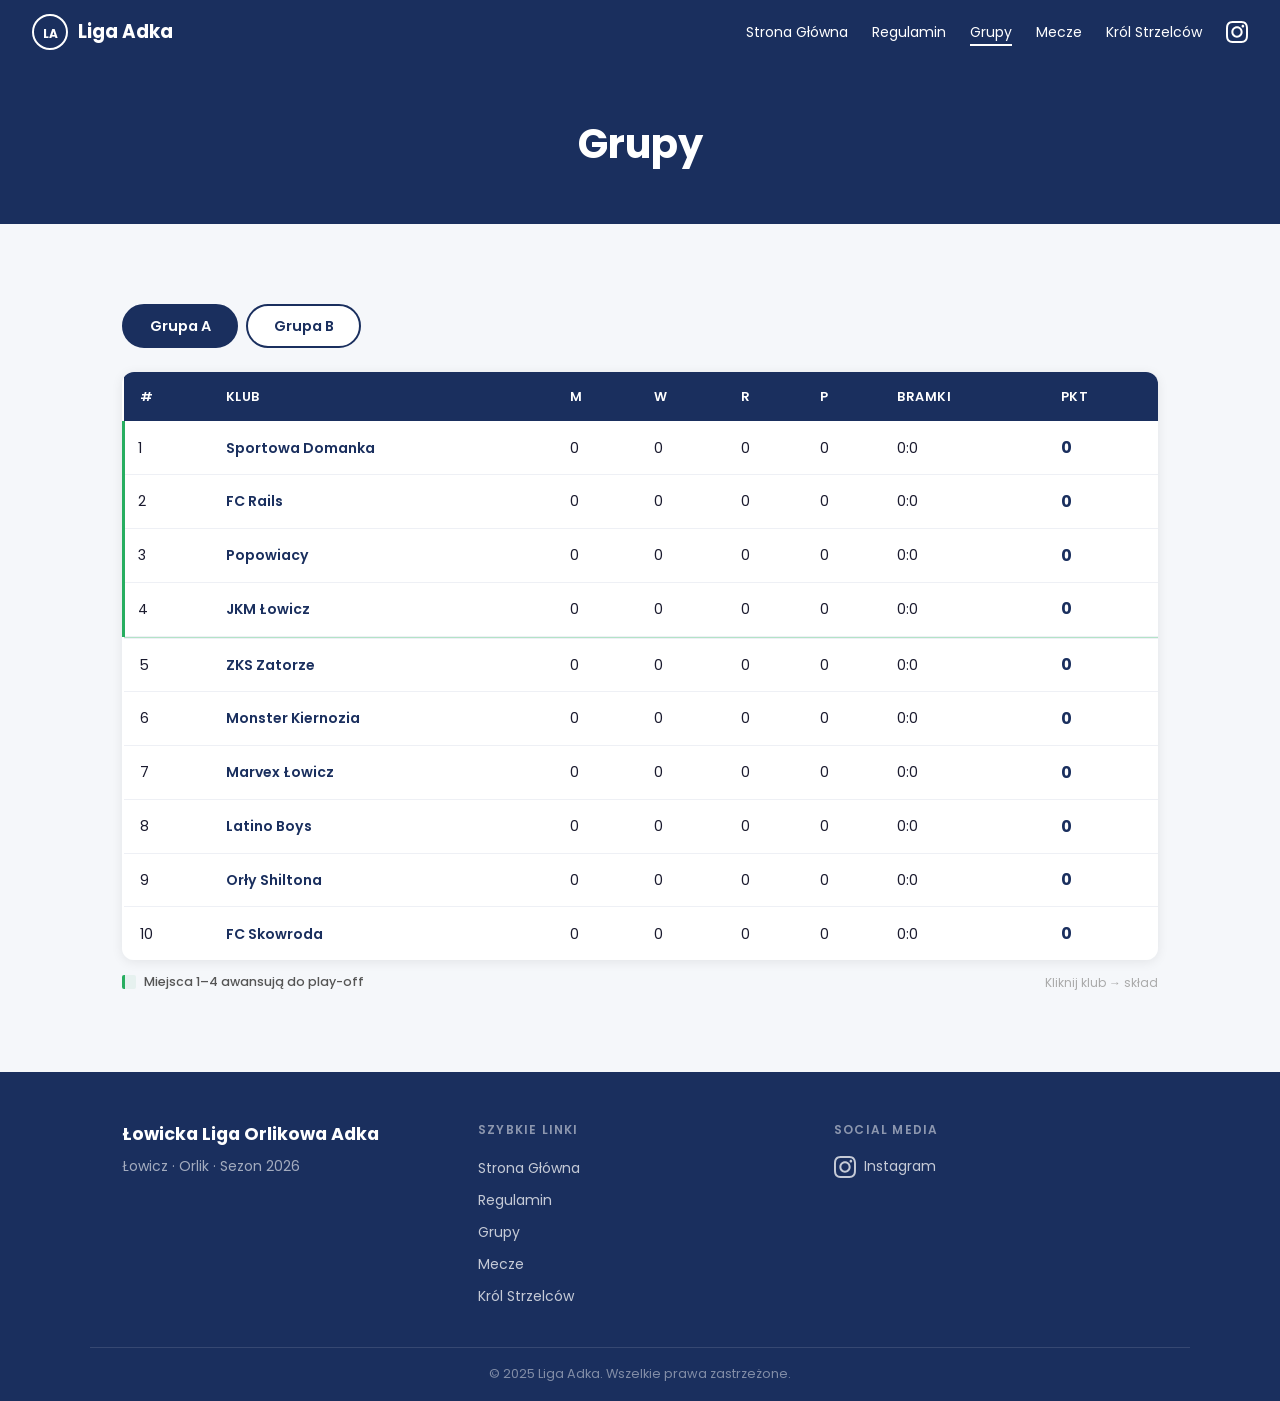
==== grupy.html @ f75d4519 "Pierwsza wersja strony Łowickiej Ligi Orlikowej Adka Co-Authored-By: Claude Sonnet 4.6 <noreply@anth" ====
<!DOCTYPE html>
<html lang="pl">
<head>
  <meta charset="UTF-8" />
  <meta name="viewport" content="width=device-width, initial-scale=1.0" />
  <title>Grupy – Łowicka Liga Orlikowa Adka</title>
  <meta name="description" content="Tabele ligowe Grupy A i Grupy B – Łowicka Liga Orlikowa Adka." />
  <link rel="preconnect" href="https://fonts.googleapis.com" />
  <link rel="preconnect" href="https://fonts.gstatic.com" crossorigin />
  <link href="https://fonts.googleapis.com/css2?family=Poppins:wght@300;400;600;700&display=swap" rel="stylesheet" />
  <link rel="stylesheet" href="style.css" />
</head>
<body>

<!-- ======== HEADER ======== -->
<header>
  <a href="index.html" class="header-logo">
    <svg width="36" height="36" viewBox="0 0 36 36" fill="none" aria-hidden="true">
      <circle cx="18" cy="18" r="17" stroke="white" stroke-width="2"/>
      <text x="18" y="24" text-anchor="middle" fill="white" font-family="Poppins,sans-serif" font-size="12" font-weight="700">LA</text>
    </svg>
    Liga Adka
  </a>
  <nav aria-label="Główna nawigacja">
    <a href="index.html">Strona Główna</a>
    <a href="regulamin.html">Regulamin</a>
    <a href="grupy.html">Grupy</a>
    <a href="mecze.html">Mecze</a>
    <a href="krol-strzelcow.html">Król Strzelców</a>
    <a href="#" class="instagram-link" aria-label="Instagram">
      <svg viewBox="0 0 24 24" aria-hidden="true"><path d="M12 2.163c3.204 0 3.584.012 4.85.07 3.252.148 4.771 1.691 4.919 4.919.058 1.265.069 1.645.069 4.849 0 3.205-.012 3.584-.069 4.849-.149 3.225-1.664 4.771-4.919 4.919-1.266.058-1.644.07-4.85.07-3.204 0-3.584-.012-4.849-.07-3.26-.149-4.771-1.699-4.919-4.92-.058-1.265-.07-1.644-.07-4.849 0-3.204.013-3.583.07-4.849.149-3.227 1.664-4.771 4.919-4.919 1.266-.057 1.645-.069 4.849-.069zm0-2.163c-3.259 0-3.667.014-4.947.072-4.358.2-6.78 2.618-6.98 6.98-.059 1.281-.073 1.689-.073 4.948 0 3.259.014 3.668.072 4.948.2 4.358 2.618 6.78 6.98 6.98 1.281.058 1.689.072 4.948.072 3.259 0 3.668-.014 4.948-.072 4.354-.2 6.782-2.618 6.979-6.98.059-1.28.073-1.689.073-4.948 0-3.259-.014-3.667-.072-4.947-.196-4.354-2.617-6.78-6.979-6.98-1.281-.059-1.69-.073-4.949-.073zm0 5.838c-3.403 0-6.162 2.759-6.162 6.162s2.759 6.163 6.162 6.163 6.162-2.759 6.162-6.163c0-3.403-2.759-6.162-6.162-6.162zm0 10.162c-2.209 0-4-1.79-4-4 0-2.209 1.791-4 4-4s4 1.791 4 4c0 2.21-1.791 4-4 4zm6.406-11.845c-.796 0-1.441.645-1.441 1.44s.645 1.44 1.441 1.44c.795 0 1.439-.645 1.439-1.44s-.644-1.44-1.439-1.44z"/></svg>
    </a>
  </nav>
  <button class="hamburger" aria-label="Otwórz menu" aria-expanded="false">
    <span></span><span></span><span></span>
  </button>
</header>

<div class="nav-overlay" aria-hidden="true"></div>
<nav class="mobile-nav" aria-label="Menu mobilne">
  <a href="index.html">Strona Główna</a>
  <a href="regulamin.html">Regulamin</a>
  <a href="grupy.html">Grupy</a>
  <a href="mecze.html">Mecze</a>
  <a href="krol-strzelcow.html">Król Strzelców</a>
  <a href="#" class="instagram-link" aria-label="Instagram">
    <svg viewBox="0 0 24 24" aria-hidden="true"><path d="M12 2.163c3.204 0 3.584.012 4.85.07 3.252.148 4.771 1.691 4.919 4.919.058 1.265.069 1.645.069 4.849 0 3.205-.012 3.584-.069 4.849-.149 3.225-1.664 4.771-4.919 4.919-1.266.058-1.644.07-4.85.07-3.204 0-3.584-.012-4.849-.07-3.26-.149-4.771-1.699-4.919-4.92-.058-1.265-.07-1.644-.07-4.849 0-3.204.013-3.583.07-4.849.149-3.227 1.664-4.771 4.919-4.919 1.266-.057 1.645-.069 4.849-.069zm0-2.163c-3.259 0-3.667.014-4.947.072-4.358.2-6.78 2.618-6.98 6.98-.059 1.281-.073 1.689-.073 4.948 0 3.259.014 3.668.072 4.948.2 4.358 2.618 6.78 6.98 6.98 1.281.058 1.689.072 4.948.072 3.259 0 3.668-.014 4.948-.072 4.354-.2 6.782-2.618 6.979-6.98.059-1.28.073-1.689.073-4.948 0-3.259-.014-3.667-.072-4.947-.196-4.354-2.617-6.78-6.979-6.98-1.281-.059-1.69-.073-4.949-.073zm0 5.838c-3.403 0-6.162 2.759-6.162 6.162s2.759 6.163 6.162 6.163 6.162-2.759 6.162-6.163c0-3.403-2.759-6.162-6.162-6.162zm0 10.162c-2.209 0-4-1.79-4-4 0-2.209 1.791-4 4-4s4 1.791 4 4c0 2.21-1.791 4-4 4zm6.406-11.845c-.796 0-1.441.645-1.441 1.44s.645 1.44 1.441 1.44c.795 0 1.439-.645 1.439-1.44s-.644-1.44-1.439-1.44z"/></svg>
    Instagram
  </a>
</nav>

<!-- ======== MAIN ======== -->
<main>

  <div class="page-header">
    <h1>Grupy</h1>
  </div>

  <section>
    <div class="container">

      <div class="tabs-wrapper fade-up">
        <div class="tabs" role="tablist">
          <button class="tab-btn active" data-tab="A" role="tab" aria-selected="true" aria-controls="panel-a">Grupa A</button>
          <button class="tab-btn" data-tab="B" role="tab" aria-selected="false" aria-controls="panel-b">Grupa B</button>
        </div>

        <div class="tab-panel active" id="panel-a" data-panel="A" role="tabpanel">
          <div id="tabela-a">
            <div class="spinner-wrap"><div class="spinner"></div></div>
          </div>
        </div>

        <div class="tab-panel" id="panel-b" data-panel="B" role="tabpanel">
          <div id="tabela-b">
            <div class="spinner-wrap"><div class="spinner"></div></div>
          </div>
        </div>
      </div>

    </div>
  </section>

</main>

<!-- ======== FOOTER ======== -->
<footer>
  <div class="footer-inner">
    <div class="footer-brand">
      <strong>Łowicka Liga Orlikowa Adka</strong>
      <p>Łowicz · Orlik · Sezon 2026</p>
    </div>
    <div class="footer-links">
      <h4>Szybkie linki</h4>
      <ul>
        <li><a href="index.html">Strona Główna</a></li>
        <li><a href="regulamin.html">Regulamin</a></li>
        <li><a href="grupy.html">Grupy</a></li>
        <li><a href="mecze.html">Mecze</a></li>
        <li><a href="krol-strzelcow.html">Król Strzelców</a></li>
      </ul>
    </div>
    <div class="footer-social">
      <h4>Social Media</h4>
      <a href="#" aria-label="Profil Instagram Ligi Adka">
        <svg viewBox="0 0 24 24" aria-hidden="true"><path d="M12 2.163c3.204 0 3.584.012 4.85.07 3.252.148 4.771 1.691 4.919 4.919.058 1.265.069 1.645.069 4.849 0 3.205-.012 3.584-.069 4.849-.149 3.225-1.664 4.771-4.919 4.919-1.266.058-1.644.07-4.85.07-3.204 0-3.584-.012-4.849-.07-3.26-.149-4.771-1.699-4.919-4.92-.058-1.265-.07-1.644-.07-4.849 0-3.204.013-3.583.07-4.849.149-3.227 1.664-4.771 4.919-4.919 1.266-.057 1.645-.069 4.849-.069zm0-2.163c-3.259 0-3.667.014-4.947.072-4.358.2-6.78 2.618-6.98 6.98-.059 1.281-.073 1.689-.073 4.948 0 3.259.014 3.668.072 4.948.2 4.358 2.618 6.78 6.98 6.98 1.281.058 1.689.072 4.948.072 3.259 0 3.668-.014 4.948-.072 4.354-.2 6.782-2.618 6.979-6.98.059-1.28.073-1.689.073-4.948 0-3.259-.014-3.667-.072-4.947-.196-4.354-2.617-6.78-6.979-6.98-1.281-.059-1.69-.073-4.949-.073zm0 5.838c-3.403 0-6.162 2.759-6.162 6.162s2.759 6.163 6.162 6.163 6.162-2.759 6.162-6.163c0-3.403-2.759-6.162-6.162-6.162zm0 10.162c-2.209 0-4-1.79-4-4 0-2.209 1.791-4 4-4s4 1.791 4 4c0 2.21-1.791 4-4 4zm6.406-11.845c-.796 0-1.441.645-1.441 1.44s.645 1.44 1.441 1.44c.795 0 1.439-.645 1.439-1.44s-.644-1.44-1.439-1.44z"/></svg>
        Instagram
      </a>
    </div>
  </div>
  <div class="footer-bottom">
    <p>© 2025 Liga Adka. Wszelkie prawa zastrzeżone.</p>
  </div>
</footer>

<script src="script.js"></script>
</body>
</html>
---- style.css ----
@import url('https://fonts.googleapis.com/css2?family=Poppins:wght@300;400;600;700&display=swap');

*, *::before, *::after {
  box-sizing: border-box;
  margin: 0;
  padding: 0;
}

:root {
  --primary: #1a2f5e;
  --white: #ffffff;
  --bg: #f5f7fa;
  --text: #1a1a2e;
  --card-shadow: 0 2px 12px rgba(0,0,0,0.08);
  --radius: 12px;
  --transition: 0.3s ease;
}

html { scroll-behavior: smooth; }

body {
  font-family: 'Poppins', sans-serif;
  background: var(--bg);
  color: var(--text);
  line-height: 1.6;
  min-height: 100vh;
  display: flex;
  flex-direction: column;
}

main { flex: 1; }

/* ======== HEADER ======== */
header {
  position: sticky;
  top: 0;
  z-index: 1000;
  background: var(--primary);
  padding: 0 2rem;
  height: 64px;
  display: flex;
  align-items: center;
  justify-content: space-between;
}

.header-logo {
  color: var(--white);
  font-weight: 700;
  font-size: 1.15rem;
  text-decoration: none;
  display: flex;
  align-items: center;
  gap: 0.6rem;
  flex-shrink: 0;
}

.header-logo svg { width: 36px; height: 36px; }

header > nav {
  display: flex;
  align-items: center;
  gap: 1.5rem;
}

header > nav a {
  color: var(--white);
  text-decoration: none;
  font-weight: 400;
  font-size: 0.875rem;
  position: relative;
  transition: opacity var(--transition);
  white-space: nowrap;
}

header > nav a::after {
  content: '';
  position: absolute;
  bottom: -3px;
  left: 0;
  width: 0;
  height: 2px;
  background: var(--white);
  transition: width var(--transition);
}

header > nav a:hover::after,
header > nav a.active::after { width: 100%; }

header > nav a.instagram-link { display: flex; align-items: center; }
header > nav a.instagram-link svg { width: 22px; height: 22px; fill: var(--white); }

/* ======== HAMBURGER ======== */
.hamburger {
  display: none;
  flex-direction: column;
  justify-content: space-between;
  width: 26px;
  height: 18px;
  cursor: pointer;
  background: none;
  border: none;
  padding: 0;
  z-index: 1100;
  flex-shrink: 0;
}

.hamburger span {
  display: block;
  height: 2px;
  background: var(--white);
  border-radius: 2px;
  transition: transform var(--transition), opacity var(--transition);
}

.hamburger.open span:nth-child(1) { transform: translateY(8px) rotate(45deg); }
.hamburger.open span:nth-child(2) { opacity: 0; }
.hamburger.open span:nth-child(3) { transform: translateY(-8px) rotate(-45deg); }

/* ======== MOBILE NAV ======== */
.mobile-nav {
  display: none;
  position: fixed;
  top: 0;
  right: -50%;
  width: 50%;
  height: 100%;
  background: var(--primary);
  z-index: 1050;
  flex-direction: column;
  padding: 80px 2rem 2rem;
  gap: 0;
  transition: right var(--transition);
  overflow-y: auto;
}

.mobile-nav.open { right: 0; }

.mobile-nav a {
  color: var(--white);
  text-decoration: none;
  font-size: 1rem;
  font-weight: 500;
  padding: 0.85rem 0;
  border-bottom: 1px solid rgba(255,255,255,0.12);
  transition: opacity var(--transition);
}

.mobile-nav a:last-child { border-bottom: none; margin-top: 0.5rem; }
.mobile-nav a:hover { opacity: 0.8; }

.mobile-nav a.instagram-link {
  display: flex;
  align-items: center;
  gap: 0.6rem;
}

.mobile-nav a.instagram-link svg {
  width: 20px;
  height: 20px;
  fill: var(--white);
}

.nav-overlay {
  display: none;
  position: fixed;
  top: 0;
  left: 0;
  width: 50%;
  height: 100%;
  z-index: 1040;
  cursor: pointer;
}

.nav-overlay.open { display: block; }

/* ======== HERO ======== */
.hero {
  background: var(--primary);
  padding: 100px 2rem;
  text-align: center;
  display: flex;
  flex-direction: column;
  align-items: center;
  gap: 1.25rem;
}

.hero-logo { width: 80px; height: 80px; }

.hero h1 {
  color: var(--white);
  font-size: clamp(2rem, 5vw, 3.5rem);
  font-weight: 700;
  line-height: 1.15;
}

.hero p {
  color: rgba(255,255,255,0.65);
  font-size: 1.1rem;
  font-weight: 300;
}

.hero-buttons {
  display: flex;
  gap: 1rem;
  flex-wrap: wrap;
  justify-content: center;
  margin-top: 0.75rem;
}

/* ======== BUTTONS ======== */
.btn {
  display: inline-block;
  padding: 0.75rem 2rem;
  border-radius: 999px;
  font-family: 'Poppins', sans-serif;
  font-size: 0.95rem;
  font-weight: 600;
  text-decoration: none;
  cursor: pointer;
  transition: var(--transition);
}

.btn-filled {
  background: var(--white);
  color: var(--primary);
  border: 2px solid var(--white);
}

.btn-filled:hover { background: rgba(255,255,255,0.87); }

.btn-outline {
  background: transparent;
  color: var(--white);
  border: 2px solid var(--white);
}

.btn-outline:hover { background: rgba(255,255,255,0.15); }

/* ======== LAYOUT ======== */
section { padding: 80px 0; }

.container {
  max-width: 1100px;
  margin: 0 auto;
  padding: 0 2rem;
}

.page-header {
  background: var(--primary);
  padding: 3rem 2rem;
  text-align: center;
}

.page-header h1 {
  color: var(--white);
  font-size: clamp(1.8rem, 4vw, 2.5rem);
  font-weight: 700;
}

h2 {
  color: var(--primary);
  font-size: clamp(1.4rem, 3vw, 2rem);
  font-weight: 700;
  margin-bottom: 1.5rem;
}

/* ======== O LIDZE ======== */
.about-grid {
  display: grid;
  grid-template-columns: 3fr 2fr;
  gap: 3rem;
  align-items: center;
}

.about-text p {
  color: #555;
  line-height: 1.85;
  margin-bottom: 0.85rem;
  font-size: 0.95rem;
}

.about-image {
  background: #ced3e0;
  border-radius: var(--radius);
  aspect-ratio: 4/3;
  display: flex;
  align-items: center;
  justify-content: center;
  color: #777;
  font-size: 0.9rem;
  text-align: center;
  font-weight: 500;
  letter-spacing: 0.02em;
}

/* ======== LOCATION ======== */
.location-section { background: var(--white); }

.map-wrapper {
  border-radius: var(--radius);
  overflow: hidden;
  box-shadow: var(--card-shadow);
  margin-bottom: 1rem;
}

.map-wrapper iframe {
  display: block;
  width: 100%;
  height: 420px;
  border: none;
}

.location-label {
  display: flex;
  align-items: center;
  justify-content: center;
  gap: 0.4rem;
  color: #666;
  font-size: 0.95rem;
  font-weight: 500;
}

.location-label svg { width: 18px; height: 18px; fill: var(--primary); flex-shrink: 0; }

/* ======== TABS ======== */
.tabs-wrapper { margin-bottom: 0; }

.tabs {
  display: flex;
  gap: 0.5rem;
  margin-bottom: 1.5rem;
}

.tab-btn {
  padding: 0.6rem 1.6rem;
  border-radius: 999px;
  border: 2px solid var(--primary);
  background: var(--white);
  color: var(--primary);
  font-family: 'Poppins', sans-serif;
  font-size: 0.9rem;
  font-weight: 600;
  cursor: pointer;
  transition: background var(--transition), color var(--transition);
}

.tab-btn.active,
.tab-btn:hover {
  background: var(--primary);
  color: var(--white);
}

.tab-panel { display: none; }
.tab-panel.active { display: block; }

/* ======== TABLES ======== */
.table-wrapper {
  overflow-x: auto;
  border-radius: var(--radius);
  box-shadow: var(--card-shadow);
}

table {
  width: 100%;
  border-collapse: collapse;
  background: var(--white);
  font-size: 0.88rem;
}

thead th {
  background: var(--primary);
  color: var(--white);
  padding: 0.9rem 1rem;
  text-align: left;
  font-weight: 600;
  white-space: nowrap;
  font-size: 0.8rem;
  text-transform: uppercase;
  letter-spacing: 0.04em;
}

tbody tr {
  border-bottom: 1px solid #eef0f5;
  transition: background var(--transition);
}

tbody tr:hover { background: #f0f4ff; }
tbody tr:last-child { border-bottom: none; }

tbody td {
  padding: 0.85rem 1rem;
  white-space: nowrap;
}

td.pts {
  font-weight: 700;
  color: var(--primary);
  font-size: 1rem;
}

/* Top 3 scorer */
tr.gold   { background: #fffbeb; }
tr.silver { background: #f8f9fa; }
tr.bronze { background: #fff5f0; }

tr.gold td:nth-child(1)::before   { content: '🥇 '; }
tr.silver td:nth-child(1)::before { content: '🥈 '; }
tr.bronze td:nth-child(1)::before { content: '🥉 '; }

/* Playoff advancement zone */
tr.advances td:first-child {
  border-left: 3px solid #27ae60;
  padding-left: calc(1rem - 3px);
}

.playoffs-legend {
  display: flex;
  align-items: center;
  gap: 0.5rem;
  margin-top: 0.75rem;
  font-size: 0.78rem;
  color: #555;
  font-weight: 500;
}

.playoffs-legend-dot {
  width: 14px;
  height: 14px;
  border-left: 3px solid #27ae60;
  background: rgba(39,174,96,0.07);
  border-radius: 2px;
  flex-shrink: 0;
}

.playoff-cutoff {
  border-bottom: 2px dashed #27ae60 !important;
}

/* ======== ROUND NAVIGATOR ======== */
.round-nav {
  display: flex;
  align-items: center;
  justify-content: space-between;
  background: var(--white);
  border-radius: var(--radius);
  box-shadow: var(--card-shadow);
  padding: 1rem 1.25rem;
  margin-bottom: 1.25rem;
  gap: 0.5rem;
}

.round-nav-btn {
  width: 40px;
  height: 40px;
  min-width: 40px;
  border-radius: 50%;
  border: 2px solid var(--primary);
  background: transparent;
  color: var(--primary);
  cursor: pointer;
  display: flex;
  align-items: center;
  justify-content: center;
  transition: background var(--transition), color var(--transition), border-color var(--transition);
}

.round-nav-btn:hover:not(:disabled) {
  background: var(--primary);
  color: var(--white);
}

.round-nav-btn:disabled {
  border-color: #ddd;
  color: #ccc;
  cursor: not-allowed;
}

.round-nav-btn svg { width: 20px; height: 20px; fill: currentColor; }

.round-nav-center {
  flex: 1;
  text-align: center;
  display: flex;
  flex-direction: column;
  align-items: center;
  gap: 0.15rem;
}

.round-nav-num {
  font-weight: 700;
  font-size: 1.05rem;
  color: var(--primary);
  line-height: 1.2;
}

.round-nav-date {
  font-size: 0.8rem;
  color: #888;
}

.round-badge {
  display: inline-block;
  padding: 0.18rem 0.65rem;
  border-radius: 999px;
  font-size: 0.68rem;
  font-weight: 700;
  letter-spacing: 0.06em;
  text-transform: uppercase;
  margin-top: 0.2rem;
}

.round-badge.today-badge-round { background: #27ae60; color: #fff; animation: badge-pulse 2s ease infinite; }
.round-badge.upcoming-badge    { background: #3b82f6; color: #fff; }
.round-badge.past-badge        { background: #94a3b8; color: #fff; }

@keyframes badge-pulse { 0%,100% { opacity:1; } 50% { opacity:.7; } }

.round-dots {
  display: flex;
  justify-content: center;
  gap: 6px;
  margin-top: 1rem;
}

.round-dot {
  width: 8px;
  height: 8px;
  border-radius: 50%;
  cursor: pointer;
  transition: background var(--transition), transform var(--transition);
}

.round-dot.past     { background: #c8d0e0; }
.round-dot.upcoming { background: #bfdbfe; }
.round-dot.active   { background: var(--primary); transform: scale(1.4); }
.round-dot.today    { background: #27ae60; }

/* ======== MATCH CARDS ======== */
.match-card {
  background: var(--white);
  border-radius: var(--radius);
  box-shadow: var(--card-shadow);
  padding: 1rem 1.25rem;
  display: grid;
  grid-template-columns: 1fr auto 1fr;
  grid-template-rows: auto auto;
  align-items: center;
  column-gap: 1rem;
  row-gap: 0.25rem;
  margin-bottom: 0.65rem;
  transition: transform var(--transition), box-shadow var(--transition);
  border-left: 3px solid transparent;
}

.match-card:hover {
  transform: translateY(-4px);
  box-shadow: 0 6px 20px rgba(0,0,0,0.12);
}

.match-card.status-today  { border-left-color: #27ae60; background: #f0fdf4; }
.match-card.status-past   { opacity: 0.92; }
.match-card.status-upcoming { border-left-color: #3b82f6; }

.match-date {
  grid-column: 1 / -1;
  font-size: 0.75rem;
  color: #999;
  font-weight: 400;
  display: flex;
  align-items: center;
  gap: 0.4rem;
}

.today-label {
  display: inline-block;
  background: #27ae60;
  color: #fff;
  font-size: 0.6rem;
  font-weight: 700;
  padding: 0.1rem 0.4rem;
  border-radius: 4px;
  letter-spacing: 0.06em;
  text-transform: uppercase;
}

.match-home {
  text-align: right;
  font-weight: 600;
  font-size: 0.92rem;
}

.match-score {
  background: var(--primary);
  color: var(--white);
  padding: 0.4rem 0.9rem;
  border-radius: 8px;
  font-weight: 700;
  font-size: 1rem;
  text-align: center;
  white-space: nowrap;
  min-width: 64px;
  letter-spacing: 0.02em;
}

.match-score.pending {
  background: #e2e8f0;
  color: #94a3b8;
  font-size: 0.85rem;
}

.match-away {
  font-weight: 600;
  font-size: 0.92rem;
}

/* ======== INDEX ROUND PREVIEW ======== */
.index-round-section {
  background: var(--white);
  padding: 60px 0;
}

.index-round-header {
  display: flex;
  align-items: center;
  justify-content: space-between;
  margin-bottom: 1.5rem;
  flex-wrap: wrap;
  gap: 0.75rem;
}

.index-round-header h2 { margin-bottom: 0; }

.link-arrow {
  color: var(--primary);
  text-decoration: none;
  font-weight: 600;
  font-size: 0.9rem;
  display: flex;
  align-items: center;
  gap: 0.3rem;
  transition: gap var(--transition);
  white-space: nowrap;
}

.link-arrow:hover { gap: 0.6rem; }

.round-preview-grid {
  display: grid;
  grid-template-columns: 1fr 1fr;
  gap: 1.5rem;
}

.round-preview-col h3 {
  font-size: 0.75rem;
  font-weight: 700;
  text-transform: uppercase;
  letter-spacing: 0.08em;
  color: var(--primary);
  margin-bottom: 0.75rem;
  opacity: 0.7;
}

.round-preview-info {
  display: flex;
  align-items: center;
  gap: 0.5rem;
  margin-bottom: 0.75rem;
  font-size: 0.85rem;
  font-weight: 600;
  color: var(--text);
}

@media (max-width: 600px) {
  .round-preview-grid { grid-template-columns: 1fr; }
}

/* ======== CLUB LINK IN TABLE ======== */
.club-link {
  background: none;
  border: none;
  padding: 0;
  font-family: inherit;
  font-size: inherit;
  font-weight: 600;
  color: var(--primary);
  cursor: pointer;
  text-decoration: underline;
  text-decoration-color: transparent;
  text-underline-offset: 3px;
  transition: text-decoration-color var(--transition), opacity var(--transition);
  text-align: left;
}

.club-link:hover {
  text-decoration-color: var(--primary);
  opacity: 0.8;
}

/* ======== CLUB MODAL ======== */
.club-modal-overlay {
  display: none;
  position: fixed;
  inset: 0;
  background: rgba(10, 20, 50, 0.55);
  z-index: 3000;
  align-items: center;
  justify-content: center;
  padding: 1rem;
  backdrop-filter: blur(3px);
  animation: overlay-in 0.2s ease;
}

.club-modal-overlay.open {
  display: flex;
}

@keyframes overlay-in { from { opacity:0; } to { opacity:1; } }

.club-modal {
  background: var(--white);
  border-radius: 16px;
  max-width: 480px;
  width: 100%;
  max-height: 88vh;
  overflow-y: auto;
  box-shadow: 0 24px 64px rgba(0,0,0,0.28);
  animation: modal-in 0.25s ease;
}

@keyframes modal-in {
  from { opacity:0; transform: translateY(20px) scale(0.97); }
  to   { opacity:1; transform: translateY(0) scale(1); }
}

.club-modal-header {
  background: var(--primary);
  padding: 1.5rem;
  border-radius: 16px 16px 0 0;
  display: flex;
  align-items: flex-start;
  justify-content: space-between;
  gap: 1rem;
}

.club-modal-badge {
  display: inline-block;
  background: rgba(255,255,255,0.2);
  color: rgba(255,255,255,0.85);
  font-size: 0.7rem;
  font-weight: 700;
  text-transform: uppercase;
  letter-spacing: 0.08em;
  padding: 0.18rem 0.6rem;
  border-radius: 999px;
  margin-bottom: 0.4rem;
}

.club-modal-title {
  color: var(--white);
  font-size: 1.25rem;
  font-weight: 700;
  margin: 0;
}

.club-modal-close {
  background: rgba(255,255,255,0.15);
  border: none;
  color: var(--white);
  width: 34px;
  height: 34px;
  min-width: 34px;
  border-radius: 50%;
  cursor: pointer;
  font-size: 1rem;
  display: flex;
  align-items: center;
  justify-content: center;
  transition: background var(--transition);
  margin-top: 2px;
}

.club-modal-close:hover { background: rgba(255,255,255,0.28); }

.club-modal-body { padding: 1.5rem; }

.club-stats-row {
  display: flex;
  gap: 0.75rem;
  margin-bottom: 1.5rem;
}

.club-stat {
  background: var(--bg);
  border-radius: 10px;
  padding: 0.85rem 0.75rem;
  text-align: center;
  flex: 1;
}

.club-stat-num {
  font-size: 1.6rem;
  font-weight: 700;
  color: var(--primary);
  line-height: 1;
}

.club-stat-label {
  font-size: 0.72rem;
  color: #888;
  margin-top: 0.3rem;
  font-weight: 500;
}

.club-players-list {
  display: flex;
  flex-direction: column;
  gap: 0;
}

.club-player-row {
  display: flex;
  align-items: center;
  justify-content: space-between;
  padding: 0.65rem 0.75rem;
  border-radius: 8px;
  transition: background var(--transition);
}

.club-player-row:hover { background: var(--bg); }

.club-player-row.top-scorer {
  background: #fffbeb;
  font-weight: 700;
}

.club-player-name {
  font-size: 0.9rem;
  color: var(--text);
}

.club-player-goals {
  font-size: 0.85rem;
  color: #aaa;
  font-weight: 500;
  white-space: nowrap;
}

.club-player-goals.has-goals {
  color: var(--primary);
  font-weight: 700;
}

/* ======== REGULAMIN ======== */
.regulamin-card {
  background: var(--white);
  border-radius: var(--radius);
  box-shadow: var(--card-shadow);
  padding: 1.75rem 2rem;
  margin-bottom: 1.25rem;
}

.regulamin-card h3 {
  color: var(--primary);
  font-size: 1.05rem;
  font-weight: 700;
  margin-bottom: 1rem;
  padding-bottom: 0.6rem;
  border-bottom: 2px solid var(--bg);
  display: flex;
  align-items: center;
  gap: 0.5rem;
}

.regulamin-card p,
.regulamin-card li {
  color: #555;
  line-height: 1.85;
  margin-bottom: 0.5rem;
  font-size: 0.93rem;
}

.regulamin-card ul,
.regulamin-card ol {
  padding-left: 1.5rem;
}

.regulamin-card li { margin-bottom: 0.35rem; }

/* ======== FOOTER ======== */
footer {
  background: var(--primary);
  color: var(--white);
  margin-top: auto;
}

.footer-inner {
  max-width: 1100px;
  margin: 0 auto;
  padding: 3rem 2rem 2rem;
  display: grid;
  grid-template-columns: 1fr 1fr 1fr;
  gap: 2rem;
}

.footer-brand strong { font-size: 1.1rem; font-weight: 700; }
.footer-brand p { color: rgba(255,255,255,0.6); font-size: 0.875rem; margin-top: 0.4rem; }

.footer-links h4,
.footer-social h4 {
  font-size: 0.75rem;
  font-weight: 600;
  text-transform: uppercase;
  letter-spacing: 0.1em;
  color: rgba(255,255,255,0.5);
  margin-bottom: 1rem;
}

.footer-links ul { list-style: none; }
.footer-links li { margin-bottom: 0.4rem; }
.footer-links a {
  color: rgba(255,255,255,0.75);
  text-decoration: none;
  font-size: 0.875rem;
  transition: color var(--transition);
}
.footer-links a:hover { color: var(--white); }

.footer-social a {
  display: inline-flex;
  align-items: center;
  gap: 0.5rem;
  color: rgba(255,255,255,0.75);
  text-decoration: none;
  font-size: 0.875rem;
  transition: color var(--transition);
}
.footer-social a:hover { color: var(--white); }
.footer-social svg { width: 22px; height: 22px; fill: currentColor; }

.footer-bottom {
  border-top: 1px solid rgba(255,255,255,0.12);
  text-align: center;
  padding: 1rem 2rem;
  font-size: 0.8rem;
  color: rgba(255,255,255,0.45);
  max-width: 1100px;
  margin: 0 auto;
}

/* ======== SPINNER & ERROR ======== */
.spinner-wrap {
  display: flex;
  justify-content: center;
  align-items: center;
  padding: 3rem;
}

.spinner {
  width: 44px;
  height: 44px;
  border: 4px solid rgba(26,47,94,0.12);
  border-top-color: var(--primary);
  border-radius: 50%;
  animation: spin 0.75s linear infinite;
}

@keyframes spin { to { transform: rotate(360deg); } }

.error-msg {
  text-align: center;
  padding: 2.5rem 1rem;
  color: #e74c3c;
  font-size: 0.9rem;
  background: var(--white);
  border-radius: var(--radius);
  box-shadow: var(--card-shadow);
}

/* ======== FADE-UP ANIMATION ======== */
.fade-up {
  opacity: 0;
  transform: translateY(28px);
  transition: opacity 0.6s ease, transform 0.6s ease;
}

.fade-up.visible {
  opacity: 1;
  transform: translateY(0);
}

/* ======== PAGE SECTION INTRO ======== */
.section-intro {
  padding: 2.5rem 0 0;
}

/* ======== RESPONSIVE ======== */
@media (max-width: 900px) {
  .about-grid { grid-template-columns: 1fr; }
  .about-image { aspect-ratio: 16/7; order: -1; }
  .footer-inner { grid-template-columns: 1fr 1fr; }
  .footer-brand { grid-column: 1 / -1; }
}

@media (max-width: 768px) {
  header > nav { display: none; }
  .hamburger { display: flex; }
  .mobile-nav { display: flex; }

  section { padding: 60px 0; }

  .match-card {
    grid-template-columns: 1fr;
    text-align: center;
    gap: 0.5rem;
  }
  .match-home { text-align: center; }
  .match-score { margin: 0 auto; width: fit-content; }

  .footer-inner { grid-template-columns: 1fr; gap: 1.5rem; }

  .page-header { padding: 2.5rem 1.5rem; }
}

@media (max-width: 480px) {
  header { padding: 0 1.25rem; }
  .hero { padding: 80px 1.5rem; }
  .container { padding: 0 1.25rem; }
  .btn { padding: 0.65rem 1.5rem; font-size: 0.875rem; }
  .regulamin-card { padding: 1.25rem; }
}
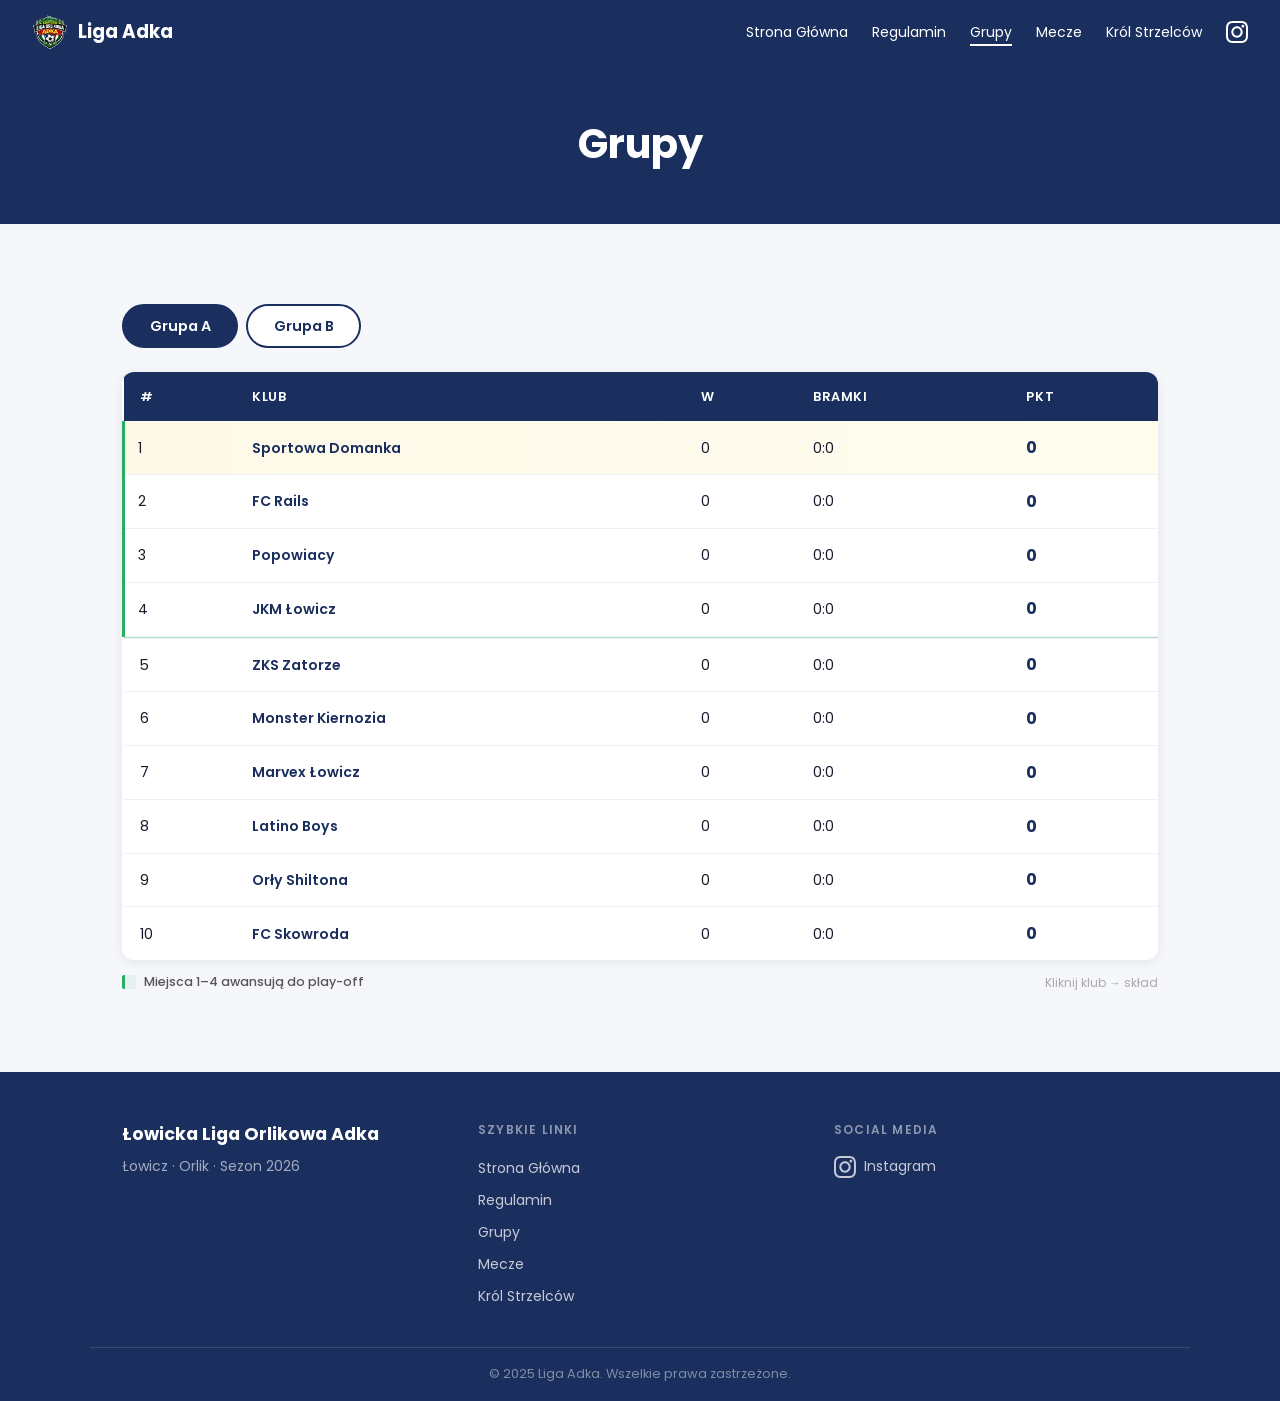
==== commit 2b610ddc: "Logo ligi w headerze na wszystkich podstronach Co-Authored-By: Claude Sonnet 4.6 <noreply@anthropic." ====
--- a/grupy.html
+++ b/grupy.html
@@ -15,10 +15,7 @@
 <!-- ======== HEADER ======== -->
 <header>
   <a href="index.html" class="header-logo">
-    <svg width="36" height="36" viewBox="0 0 36 36" fill="none" aria-hidden="true">
-      <circle cx="18" cy="18" r="17" stroke="white" stroke-width="2"/>
-      <text x="18" y="24" text-anchor="middle" fill="white" font-family="Poppins,sans-serif" font-size="12" font-weight="700">LA</text>
-    </svg>
+    <img src="/assets/ligaadkalogo.png" alt="Logo Liga Adka" class="header-logo-img" />
     Liga Adka
   </a>
   <nav aria-label="Główna nawigacja">
--- a/style.css
+++ b/style.css
@@ -54,7 +54,7 @@
   flex-shrink: 0;
 }
 
-.header-logo svg { width: 36px; height: 36px; }
+.header-logo-img { width: 36px; height: 36px; object-fit: contain; }
 
 header > nav {
   display: flex;
@@ -184,7 +184,7 @@
   gap: 1.25rem;
 }
 
-.hero-logo { width: 80px; height: 80px; }
+.hero-logo { width: 100px; height: 100px; object-fit: contain; filter: drop-shadow(0 2px 8px rgba(0,0,0,0.25)); }
 
 .hero h1 {
   color: var(--white);
@@ -280,17 +280,16 @@
 }
 
 .about-image {
-  background: #ced3e0;
   border-radius: var(--radius);
-  aspect-ratio: 4/3;
-  display: flex;
-  align-items: center;
-  justify-content: center;
-  color: #777;
-  font-size: 0.9rem;
-  text-align: center;
-  font-weight: 500;
-  letter-spacing: 0.02em;
+  overflow: hidden;
+  align-self: start;
+}
+
+.about-image img {
+  width: 100%;
+  height: auto;
+  display: block;
+  border-radius: var(--radius);
 }
 
 /* ======== LOCATION ======== */
@@ -403,9 +402,9 @@
 tr.silver { background: #f8f9fa; }
 tr.bronze { background: #fff5f0; }
 
-tr.gold td:nth-child(1)::before   { content: '🥇 '; }
-tr.silver td:nth-child(1)::before { content: '🥈 '; }
-tr.bronze td:nth-child(1)::before { content: '🥉 '; }
+tr.gold   td:nth-child(1) { font-weight: 700; color: #b8860b; }
+tr.silver td:nth-child(1) { font-weight: 700; color: #6b7280; }
+tr.bronze td:nth-child(1) { font-weight: 700; color: #92400e; }
 
 /* Playoff advancement zone */
 tr.advances td:first-child {
@@ -996,7 +995,7 @@
 /* ======== RESPONSIVE ======== */
 @media (max-width: 900px) {
   .about-grid { grid-template-columns: 1fr; }
-  .about-image { aspect-ratio: 16/7; order: -1; }
+  .about-image { order: -1; }
   .footer-inner { grid-template-columns: 1fr 1fr; }
   .footer-brand { grid-column: 1 / -1; }
 }
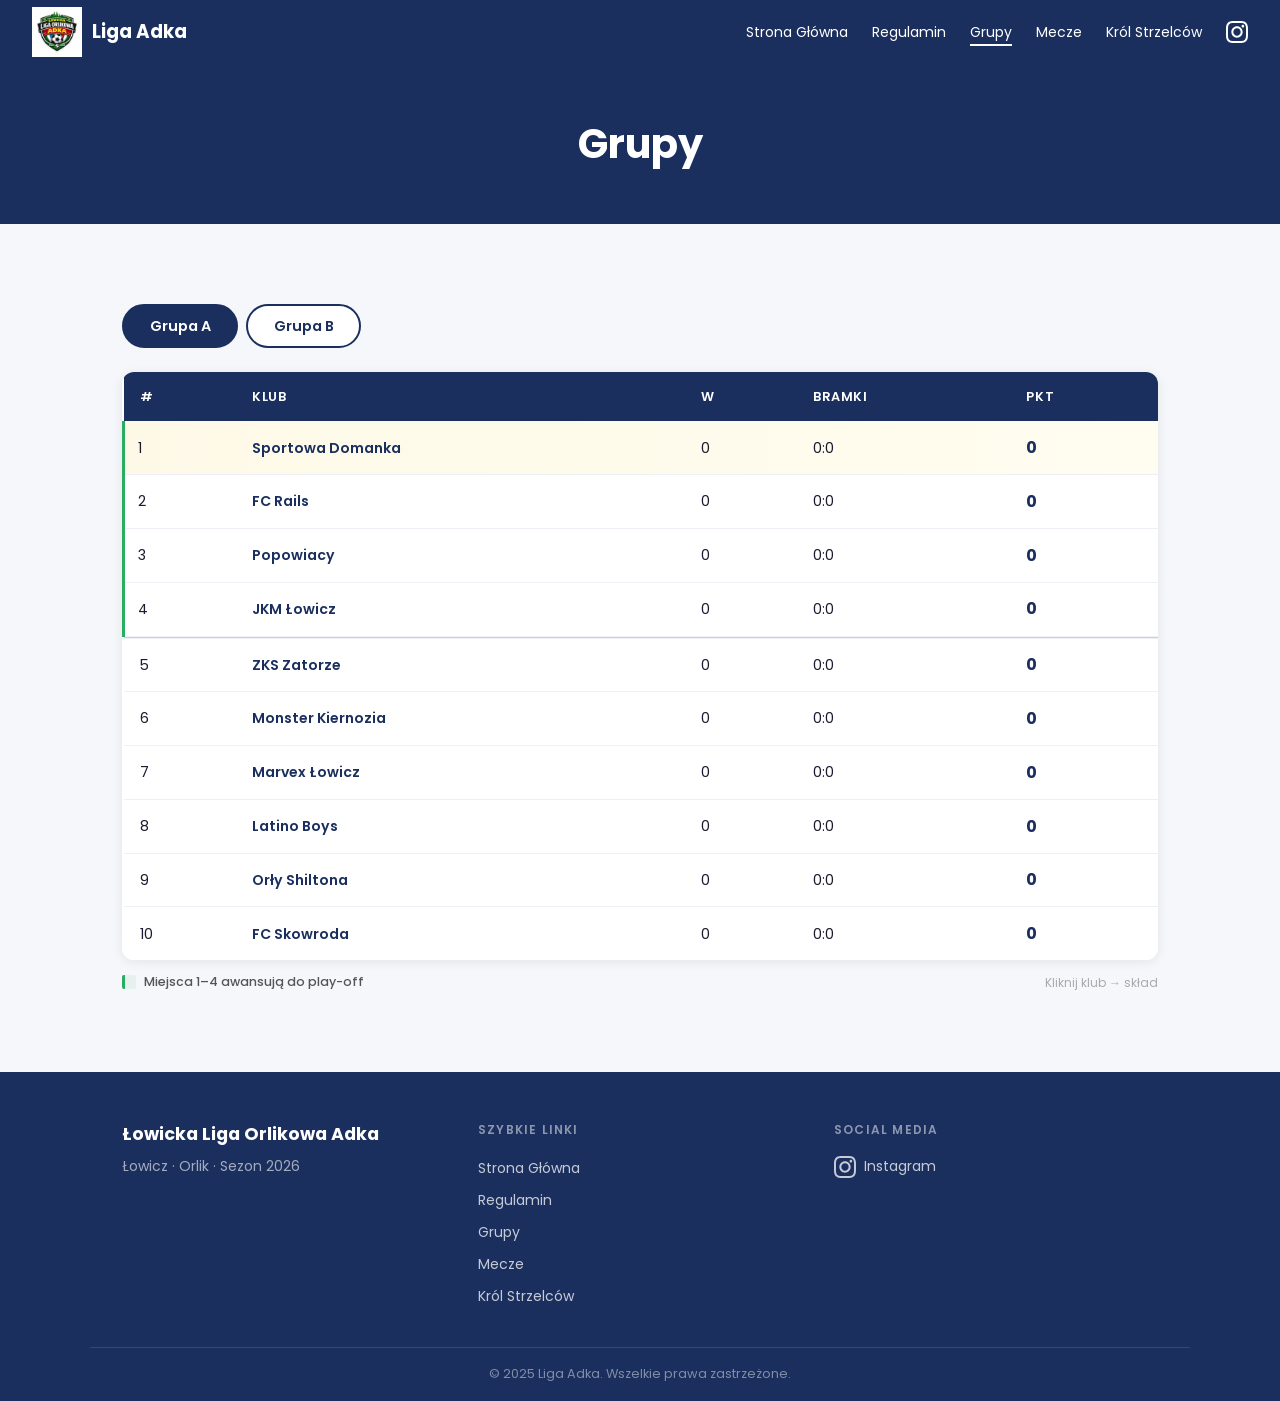
==== commit b5dae376: "Dodanie favicon i nowego logo w headerze - favicon.ico / favicon-32.png / favicon-180.png w <head> w" ====
--- a/grupy.html
+++ b/grupy.html
@@ -8,14 +8,16 @@
   <link rel="preconnect" href="https://fonts.googleapis.com" />
   <link rel="preconnect" href="https://fonts.gstatic.com" crossorigin />
   <link href="https://fonts.googleapis.com/css2?family=Poppins:wght@300;400;600;700&display=swap" rel="stylesheet" />
+  <link rel="icon" type="image/x-icon" href="/assets/favicon.ico">
+  <link rel="icon" type="image/png" sizes="32x32" href="/assets/favicon-32.png">
+  <link rel="apple-touch-icon" href="/assets/favicon-180.png">
   <link rel="stylesheet" href="style.css" />
 </head>
 <body>
 
-<!-- ======== HEADER ======== -->
 <header>
   <a href="index.html" class="header-logo">
-    <img src="/assets/ligaadkalogo.png" alt="Logo Liga Adka" class="header-logo-img" />
+    <img src="/assets/logo.png" alt="Liga Adka" style="height:50px;">
     Liga Adka
   </a>
   <nav aria-label="Główna nawigacja">
@@ -24,7 +26,7 @@
     <a href="grupy.html">Grupy</a>
     <a href="mecze.html">Mecze</a>
     <a href="krol-strzelcow.html">Król Strzelców</a>
-    <a href="#" class="instagram-link" aria-label="Instagram">
+    <a href="https://www.instagram.com/alo_lowicz?igsh=MTcydXJ3M2UyYjkybQ==" class="instagram-link" target="_blank" rel="noopener noreferrer" aria-label="Instagram">
       <svg viewBox="0 0 24 24" aria-hidden="true"><path d="M12 2.163c3.204 0 3.584.012 4.85.07 3.252.148 4.771 1.691 4.919 4.919.058 1.265.069 1.645.069 4.849 0 3.205-.012 3.584-.069 4.849-.149 3.225-1.664 4.771-4.919 4.919-1.266.058-1.644.07-4.85.07-3.204 0-3.584-.012-4.849-.07-3.26-.149-4.771-1.699-4.919-4.92-.058-1.265-.07-1.644-.07-4.849 0-3.204.013-3.583.07-4.849.149-3.227 1.664-4.771 4.919-4.919 1.266-.057 1.645-.069 4.849-.069zm0-2.163c-3.259 0-3.667.014-4.947.072-4.358.2-6.78 2.618-6.98 6.98-.059 1.281-.073 1.689-.073 4.948 0 3.259.014 3.668.072 4.948.2 4.358 2.618 6.78 6.98 6.98 1.281.058 1.689.072 4.948.072 3.259 0 3.668-.014 4.948-.072 4.354-.2 6.782-2.618 6.979-6.98.059-1.28.073-1.689.073-4.948 0-3.259-.014-3.667-.072-4.947-.196-4.354-2.617-6.78-6.979-6.98-1.281-.059-1.69-.073-4.949-.073zm0 5.838c-3.403 0-6.162 2.759-6.162 6.162s2.759 6.163 6.162 6.163 6.162-2.759 6.162-6.163c0-3.403-2.759-6.162-6.162-6.162zm0 10.162c-2.209 0-4-1.79-4-4 0-2.209 1.791-4 4-4s4 1.791 4 4c0 2.21-1.791 4-4 4zm6.406-11.845c-.796 0-1.441.645-1.441 1.44s.645 1.44 1.441 1.44c.795 0 1.439-.645 1.439-1.44s-.644-1.44-1.439-1.44z"/></svg>
     </a>
   </nav>
@@ -40,13 +42,12 @@
   <a href="grupy.html">Grupy</a>
   <a href="mecze.html">Mecze</a>
   <a href="krol-strzelcow.html">Król Strzelców</a>
-  <a href="#" class="instagram-link" aria-label="Instagram">
+  <a href="https://www.instagram.com/alo_lowicz?igsh=MTcydXJ3M2UyYjkybQ==" class="instagram-link" target="_blank" rel="noopener noreferrer" aria-label="Instagram">
     <svg viewBox="0 0 24 24" aria-hidden="true"><path d="M12 2.163c3.204 0 3.584.012 4.85.07 3.252.148 4.771 1.691 4.919 4.919.058 1.265.069 1.645.069 4.849 0 3.205-.012 3.584-.069 4.849-.149 3.225-1.664 4.771-4.919 4.919-1.266.058-1.644.07-4.85.07-3.204 0-3.584-.012-4.849-.07-3.26-.149-4.771-1.699-4.919-4.92-.058-1.265-.07-1.644-.07-4.849 0-3.204.013-3.583.07-4.849.149-3.227 1.664-4.771 4.919-4.919 1.266-.057 1.645-.069 4.849-.069zm0-2.163c-3.259 0-3.667.014-4.947.072-4.358.2-6.78 2.618-6.98 6.98-.059 1.281-.073 1.689-.073 4.948 0 3.259.014 3.668.072 4.948.2 4.358 2.618 6.78 6.98 6.98 1.281.058 1.689.072 4.948.072 3.259 0 3.668-.014 4.948-.072 4.354-.2 6.782-2.618 6.979-6.98.059-1.28.073-1.689.073-4.948 0-3.259-.014-3.667-.072-4.947-.196-4.354-2.617-6.78-6.979-6.98-1.281-.059-1.69-.073-4.949-.073zm0 5.838c-3.403 0-6.162 2.759-6.162 6.162s2.759 6.163 6.162 6.163 6.162-2.759 6.162-6.163c0-3.403-2.759-6.162-6.162-6.162zm0 10.162c-2.209 0-4-1.79-4-4 0-2.209 1.791-4 4-4s4 1.791 4 4c0 2.21-1.791 4-4 4zm6.406-11.845c-.796 0-1.441.645-1.441 1.44s.645 1.44 1.441 1.44c.795 0 1.439-.645 1.439-1.44s-.644-1.44-1.439-1.44z"/></svg>
     Instagram
   </a>
 </nav>
 
-<!-- ======== MAIN ======== -->
 <main>
 
   <div class="page-header">
@@ -80,7 +81,6 @@
 
 </main>
 
-<!-- ======== FOOTER ======== -->
 <footer>
   <div class="footer-inner">
     <div class="footer-brand">
--- a/style.css
+++ b/style.css
@@ -30,7 +30,6 @@
 
 main { flex: 1; }
 
-/* ======== HEADER ======== */
 header {
   position: sticky;
   top: 0;
@@ -89,7 +88,6 @@
 header > nav a.instagram-link { display: flex; align-items: center; }
 header > nav a.instagram-link svg { width: 22px; height: 22px; fill: var(--white); }
 
-/* ======== HAMBURGER ======== */
 .hamburger {
   display: none;
   flex-direction: column;
@@ -116,7 +114,6 @@
 .hamburger.open span:nth-child(2) { opacity: 0; }
 .hamburger.open span:nth-child(3) { transform: translateY(-8px) rotate(-45deg); }
 
-/* ======== MOBILE NAV ======== */
 .mobile-nav {
   display: none;
   position: fixed;
@@ -173,7 +170,6 @@
 
 .nav-overlay.open { display: block; }
 
-/* ======== HERO ======== */
 .hero {
   background: var(--primary);
   padding: 100px 2rem;
@@ -207,7 +203,6 @@
   margin-top: 0.75rem;
 }
 
-/* ======== BUTTONS ======== */
 .btn {
   display: inline-block;
   padding: 0.75rem 2rem;
@@ -236,7 +231,6 @@
 
 .btn-outline:hover { background: rgba(255,255,255,0.15); }
 
-/* ======== LAYOUT ======== */
 section { padding: 80px 0; }
 
 .container {
@@ -264,7 +258,6 @@
   margin-bottom: 1.5rem;
 }
 
-/* ======== O LIDZE ======== */
 .about-grid {
   display: grid;
   grid-template-columns: 3fr 2fr;
@@ -292,7 +285,6 @@
   border-radius: var(--radius);
 }
 
-/* ======== LOCATION ======== */
 .location-section { background: var(--white); }
 
 .map-wrapper {
@@ -321,7 +313,6 @@
 
 .location-label svg { width: 18px; height: 18px; fill: var(--primary); flex-shrink: 0; }
 
-/* ======== TABS ======== */
 .tabs-wrapper { margin-bottom: 0; }
 
 .tabs {
@@ -352,7 +343,6 @@
 .tab-panel { display: none; }
 .tab-panel.active { display: block; }
 
-/* ======== TABLES ======== */
 .table-wrapper {
   overflow-x: auto;
   border-radius: var(--radius);
@@ -397,7 +387,6 @@
   font-size: 1rem;
 }
 
-/* Top 3 scorer */
 tr.gold   { background: #fffbeb; }
 tr.silver { background: #f8f9fa; }
 tr.bronze { background: #fff5f0; }
@@ -406,7 +395,6 @@
 tr.silver td:nth-child(1) { font-weight: 700; color: #6b7280; }
 tr.bronze td:nth-child(1) { font-weight: 700; color: #92400e; }
 
-/* Playoff advancement zone */
 tr.advances td:first-child {
   border-left: 3px solid #27ae60;
   padding-left: calc(1rem - 3px);
@@ -435,7 +423,6 @@
   border-bottom: 2px dashed #27ae60 !important;
 }
 
-/* ======== ROUND NAVIGATOR ======== */
 .round-nav {
   display: flex;
   align-items: center;
@@ -534,7 +521,6 @@
 .round-dot.active   { background: var(--primary); transform: scale(1.4); }
 .round-dot.today    { background: #27ae60; }
 
-/* ======== MATCH CARDS ======== */
 .match-card {
   background: var(--white);
   border-radius: var(--radius);
@@ -612,7 +598,6 @@
   font-size: 0.92rem;
 }
 
-/* ======== INDEX ROUND PREVIEW ======== */
 .index-round-section {
   background: var(--white);
   padding: 60px 0;
@@ -673,7 +658,6 @@
   .round-preview-grid { grid-template-columns: 1fr; }
 }
 
-/* ======== CLUB LINK IN TABLE ======== */
 .club-link {
   background: none;
   border: none;
@@ -695,7 +679,6 @@
   opacity: 0.8;
 }
 
-/* ======== CLUB MODAL ======== */
 .club-modal-overlay {
   display: none;
   position: fixed;
@@ -849,7 +832,6 @@
   font-weight: 700;
 }
 
-/* ======== REGULAMIN ======== */
 .regulamin-card {
   background: var(--white);
   border-radius: var(--radius);
@@ -885,7 +867,6 @@
 
 .regulamin-card li { margin-bottom: 0.35rem; }
 
-/* ======== FOOTER ======== */
 footer {
   background: var(--primary);
   color: var(--white);
@@ -946,7 +927,6 @@
   margin: 0 auto;
 }
 
-/* ======== SPINNER & ERROR ======== */
 .spinner-wrap {
   display: flex;
   justify-content: center;
@@ -975,7 +955,6 @@
   box-shadow: var(--card-shadow);
 }
 
-/* ======== FADE-UP ANIMATION ======== */
 .fade-up {
   opacity: 0;
   transform: translateY(28px);
@@ -987,12 +966,10 @@
   transform: translateY(0);
 }
 
-/* ======== PAGE SECTION INTRO ======== */
 .section-intro {
   padding: 2.5rem 0 0;
 }
 
-/* ======== RESPONSIVE ======== */
 @media (max-width: 900px) {
   .about-grid { grid-template-columns: 1fr; }
   .about-image { order: -1; }
